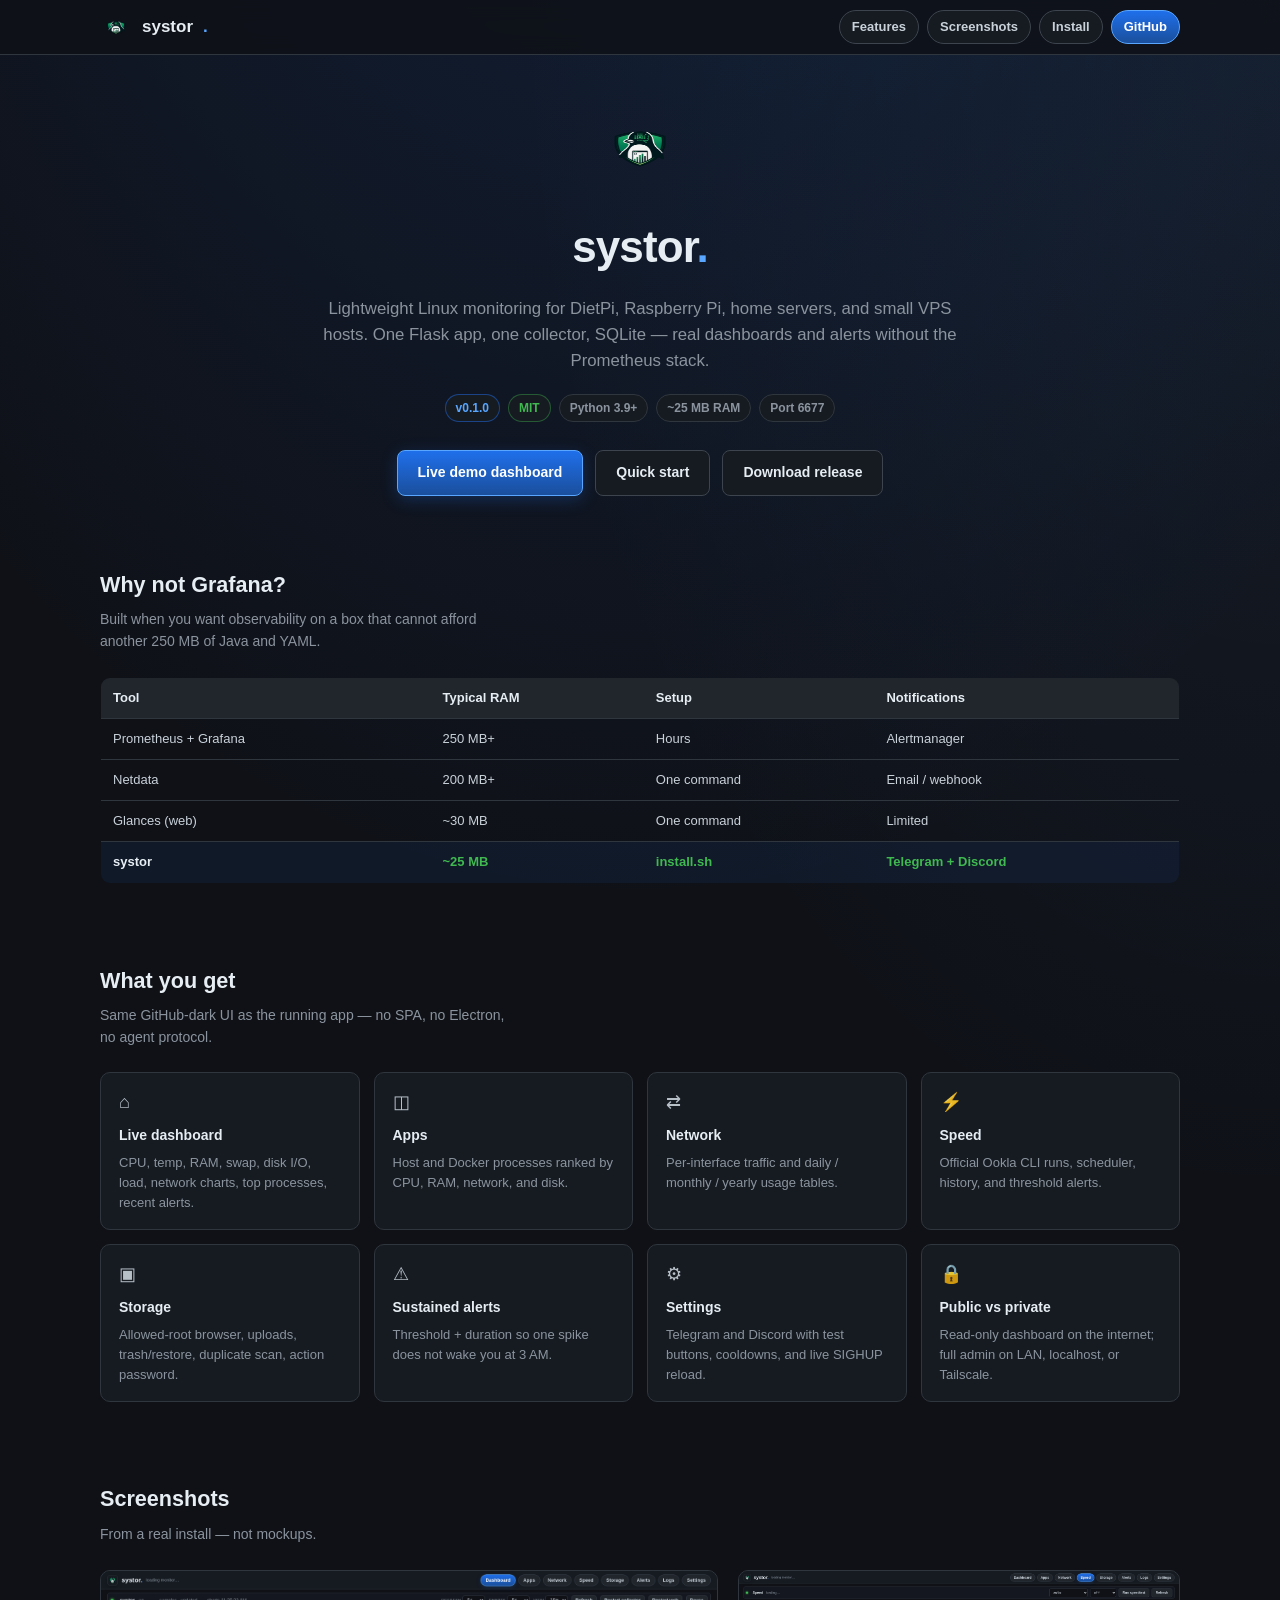
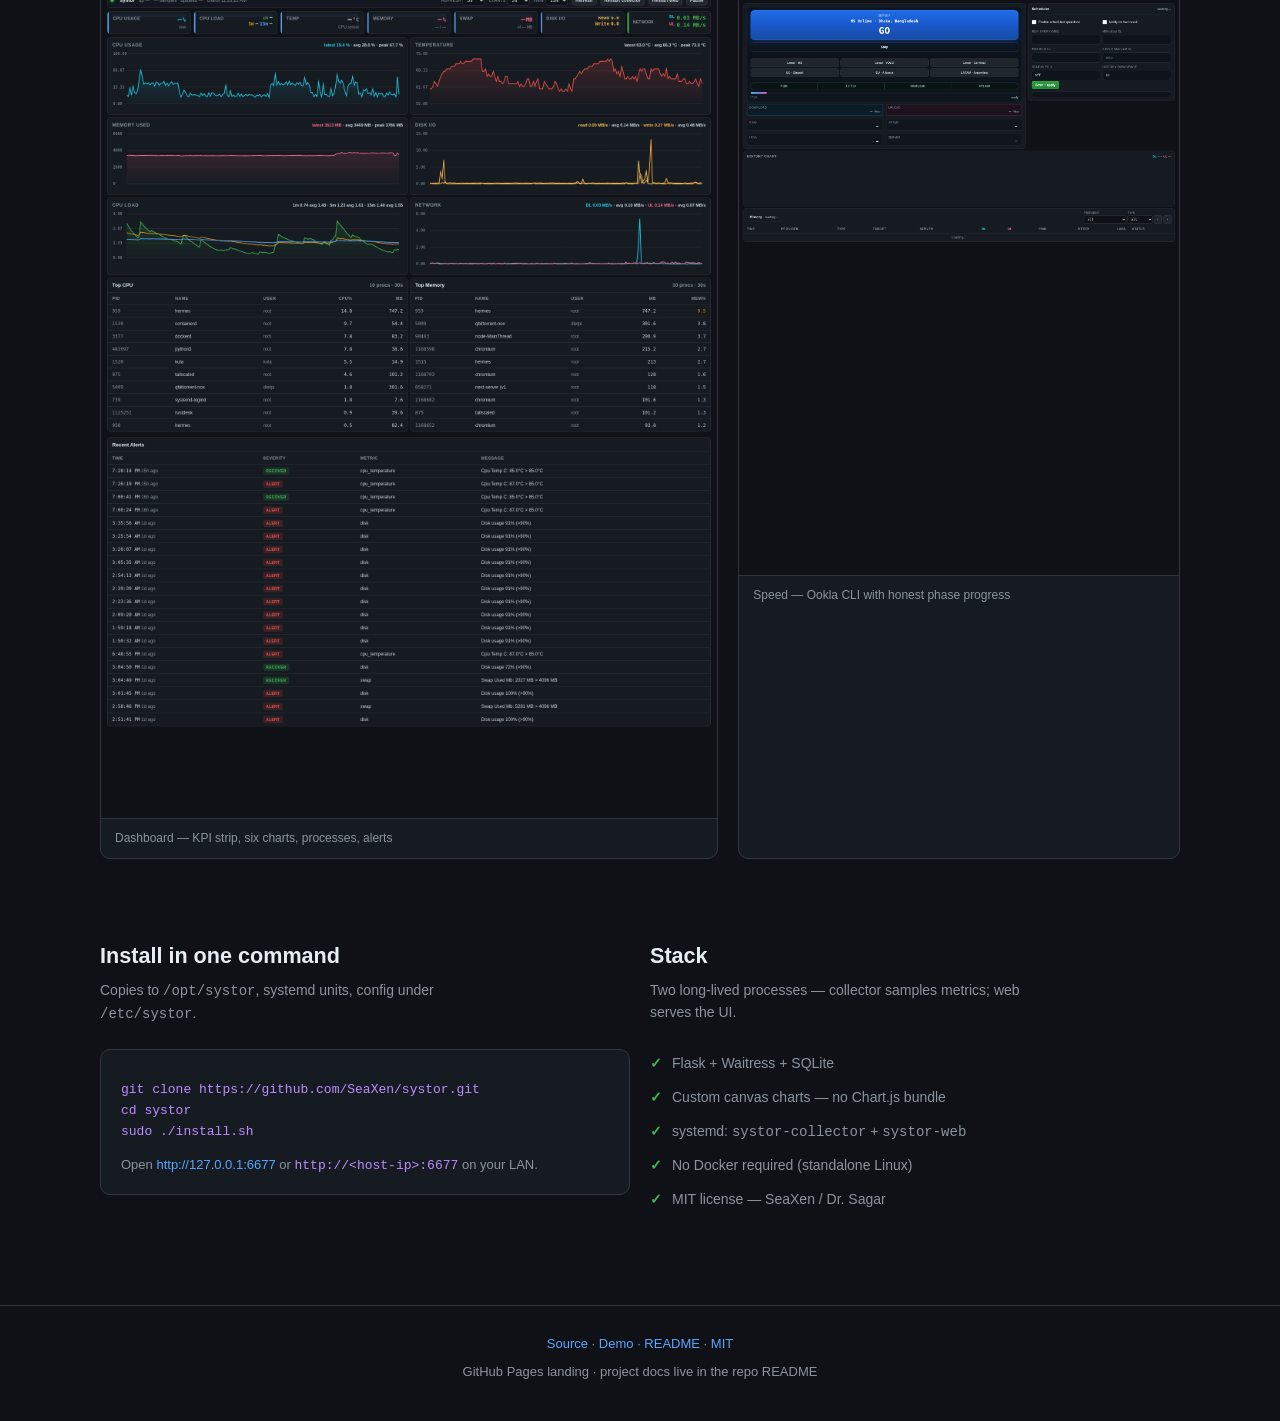
==== docs/index.html @ 49323834 "docs: add GitHub Pages landing site in docs/" ====
<!DOCTYPE html>
<html lang="en">
<head>
  <meta charset="UTF-8">
  <meta name="viewport" content="width=device-width, initial-scale=1.0">
  <title>systor — lightweight Linux system monitor</title>
  <meta name="description" content="Self-hosted Linux monitoring: branded dashboard, sustained alerts, storage tools, speed tests, Telegram & Discord — without Prometheus or Grafana.">
  <link rel="icon" type="image/png" href="systor-logo.png">
  <link rel="stylesheet" href="landing.css">
  <meta property="og:title" content="systor">
  <meta property="og:description" content="Lightweight Linux system monitor with a fast web dashboard.">
  <meta property="og:image" content="screen-dashboard.png">
</head>
<body>
  <header class="site-nav">
    <div class="wrap">
      <a class="brand" href="#top">
        <img src="systor-logo.png" alt="" width="32" height="32">
        systor<span>.</span>
      </a>
      <nav class="nav-links" aria-label="Primary">
        <a href="#features">Features</a>
        <a href="#screenshots">Screenshots</a>
        <a href="#install">Install</a>
        <a href="https://github.com/SeaXen/systor" class="cta" rel="noopener">GitHub</a>
      </nav>
    </div>
  </header>

  <main id="top">
    <section class="hero">
      <div class="wrap">
        <img class="hero-logo" src="systor-logo.png" alt="systor logo" width="88" height="88">
        <h1>systor<span>.</span></h1>
        <p class="lead">
          Lightweight Linux monitoring for DietPi, Raspberry Pi, home servers, and small VPS hosts.
          One Flask app, one collector, SQLite — real dashboards and alerts without the Prometheus stack.
        </p>
        <div class="badges">
          <span class="badge release">v0.1.0</span>
          <span class="badge ok">MIT</span>
          <span class="badge">Python 3.9+</span>
          <span class="badge">~25 MB RAM</span>
          <span class="badge">Port 6677</span>
        </div>
        <div class="hero-actions">
          <a class="btn btn-primary" href="https://systor.xuup.top/" rel="noopener">Live demo dashboard</a>
          <a class="btn btn-ghost" href="https://github.com/SeaXen/systor#quick-start" rel="noopener">Quick start</a>
          <a class="btn btn-ghost" href="https://github.com/SeaXen/systor/releases/tag/v0.1.0" rel="noopener">Download release</a>
        </div>
      </div>
    </section>

    <section>
      <div class="wrap">
        <h2>Why not Grafana?</h2>
        <p class="sub">Built when you want observability on a box that cannot afford another 250 MB of Java and YAML.</p>
        <table class="compare" aria-label="Tool comparison">
          <thead>
            <tr>
              <th>Tool</th>
              <th>Typical RAM</th>
              <th>Setup</th>
              <th>Notifications</th>
            </tr>
          </thead>
          <tbody>
            <tr><td>Prometheus + Grafana</td><td>250 MB+</td><td>Hours</td><td>Alertmanager</td></tr>
            <tr><td>Netdata</td><td>200 MB+</td><td>One command</td><td>Email / webhook</td></tr>
            <tr><td>Glances (web)</td><td>~30 MB</td><td>One command</td><td>Limited</td></tr>
            <tr class="highlight"><td>systor</td><td><strong>~25 MB</strong></td><td><strong>install.sh</strong></td><td><strong>Telegram + Discord</strong></td></tr>
          </tbody>
        </table>
      </div>
    </section>

    <section id="features">
      <div class="wrap">
        <h2>What you get</h2>
        <p class="sub">Same GitHub-dark UI as the running app — no SPA, no Electron, no agent protocol.</p>
        <div class="grid">
          <article class="card"><div class="icon">⌂</div><h3>Live dashboard</h3><p>CPU, temp, RAM, swap, disk I/O, load, network charts, top processes, recent alerts.</p></article>
          <article class="card"><div class="icon">◫</div><h3>Apps</h3><p>Host and Docker processes ranked by CPU, RAM, network, and disk.</p></article>
          <article class="card"><div class="icon">⇄</div><h3>Network</h3><p>Per-interface traffic and daily / monthly / yearly usage tables.</p></article>
          <article class="card"><div class="icon">⚡</div><h3>Speed</h3><p>Official Ookla CLI runs, scheduler, history, and threshold alerts.</p></article>
          <article class="card"><div class="icon">▣</div><h3>Storage</h3><p>Allowed-root browser, uploads, trash/restore, duplicate scan, action password.</p></article>
          <article class="card"><div class="icon">⚠</div><h3>Sustained alerts</h3><p>Threshold + duration so one spike does not wake you at 3 AM.</p></article>
          <article class="card"><div class="icon">⚙</div><h3>Settings</h3><p>Telegram and Discord with test buttons, cooldowns, and live SIGHUP reload.</p></article>
          <article class="card"><div class="icon">🔒</div><h3>Public vs private</h3><p>Read-only dashboard on the internet; full admin on LAN, localhost, or Tailscale.</p></article>
        </div>
      </div>
    </section>

    <section id="screenshots">
      <div class="wrap">
        <h2>Screenshots</h2>
        <p class="sub">From a real install — not mockups.</p>
        <div class="shots">
          <figure class="shot">
            <img src="screen-dashboard.png" alt="systor dashboard with KPI cards and charts" width="1200" height="675" loading="lazy">
            <figcaption>Dashboard — KPI strip, six charts, processes, alerts</figcaption>
          </figure>
          <figure class="shot">
            <img src="screen-speed.png" alt="systor speed test page" width="800" height="600" loading="lazy">
            <figcaption>Speed — Ookla CLI with honest phase progress</figcaption>
          </figure>
        </div>
      </div>
    </section>

    <section id="install">
      <div class="wrap split">
        <div>
          <h2>Install in one command</h2>
          <p class="sub">Copies to <code>/opt/systor</code>, systemd units, config under <code>/etc/systor</code>.</p>
          <div class="install">
            <pre><code>git clone https://github.com/SeaXen/systor.git
cd systor
sudo ./install.sh</code></pre>
            <p style="margin-top:12px;font-size:13px;color:var(--text-muted)">Open <a href="http://127.0.0.1:6677">http://127.0.0.1:6677</a> or <code>http://&lt;host-ip&gt;:6677</code> on your LAN.</p>
          </div>
        </div>
        <div>
          <h2>Stack</h2>
          <p class="sub">Two long-lived processes — collector samples metrics; web serves the UI.</p>
          <ul class="list-check">
            <li>Flask + Waitress + SQLite</li>
            <li>Custom canvas charts — no Chart.js bundle</li>
            <li>systemd: <code>systor-collector</code> + <code>systor-web</code></li>
            <li>No Docker required (standalone Linux)</li>
            <li>MIT license — SeaXen / Dr. Sagar</li>
          </ul>
        </div>
      </div>
    </section>
  </main>

  <footer>
    <div class="wrap">
      <p>
        <a href="https://github.com/SeaXen/systor">Source</a> ·
        <a href="https://systor.xuup.top/">Demo</a> ·
        <a href="https://github.com/SeaXen/systor/blob/main/README.md">README</a> ·
        <a href="https://github.com/SeaXen/systor/blob/main/LICENSE">MIT</a>
      </p>
      <p style="margin-top:8px">GitHub Pages landing · project docs live in the repo README</p>
    </div>
  </footer>
</body>
</html>
---- docs/landing.css ----
/* systor GitHub Pages landing — palette matches app dashboard */
:root {
  --bg: #0f1117;
  --bg-elev: #161b22;
  --bg-card: #161b22;
  --border: #30363d;
  --border-2: #3d444d;
  --text: #c9d1d9;
  --text-muted: #8b949e;
  --text-bright: #e6edf3;
  --blue: #58a6ff;
  --blue-2: #1f6feb;
  --green: #3fb950;
  --yellow: #d29922;
  --purple: #bc8cff;
  --font: -apple-system, BlinkMacSystemFont, "Segoe UI", Roboto, "Helvetica Neue", Arial, sans-serif;
  --mono: ui-monospace, SFMono-Regular, Menlo, Consolas, monospace;
  --max: 1120px;
  --radius: 10px;
}

*, *::before, *::after { box-sizing: border-box; margin: 0; padding: 0; }

html { scroll-behavior: smooth; }

body {
  font-family: var(--font);
  font-size: 15px;
  line-height: 1.55;
  color: var(--text);
  background: var(--bg);
  background-image:
    radial-gradient(ellipse 80% 50% at 50% -20%, rgba(31, 111, 235, 0.18), transparent),
    radial-gradient(ellipse 60% 40% at 100% 0%, rgba(88, 166, 255, 0.08), transparent);
}

a { color: var(--blue); text-decoration: none; }
a:hover { text-decoration: underline; }

.wrap { max-width: var(--max); margin: 0 auto; padding: 0 20px; }

/* Nav */
.site-nav {
  position: sticky;
  top: 0;
  z-index: 20;
  background: rgba(15, 17, 23, 0.85);
  backdrop-filter: blur(10px);
  border-bottom: 1px solid var(--border);
}
.site-nav .wrap {
  display: flex;
  align-items: center;
  justify-content: space-between;
  gap: 16px;
  padding-top: 10px;
  padding-bottom: 10px;
}
.brand {
  display: flex;
  align-items: center;
  gap: 10px;
  font-weight: 650;
  font-size: 17px;
  color: var(--text-bright);
}
.brand img { width: 32px; height: 32px; border-radius: 6px; }
.brand span { color: var(--blue); }
.nav-links {
  display: flex;
  flex-wrap: wrap;
  gap: 8px;
  align-items: center;
}
.nav-links a {
  font-size: 13px;
  font-weight: 600;
  padding: 6px 12px;
  border-radius: 999px;
  border: 1px solid var(--border-2);
  background: var(--bg-elev);
  color: var(--text);
  text-decoration: none;
}
.nav-links a:hover {
  border-color: var(--blue);
  background: #21262d;
  text-decoration: none;
}
.nav-links a.cta {
  background: linear-gradient(180deg, var(--blue-2) 0%, #1a4f9c 100%);
  border-color: var(--blue);
  color: #fff;
}

/* Hero */
.hero { padding: 48px 0 32px; text-align: center; }
.hero-logo { width: 88px; height: 88px; margin-bottom: 16px; border-radius: 14px; }
.hero h1 {
  font-size: clamp(2rem, 5vw, 2.75rem);
  font-weight: 700;
  color: var(--text-bright);
  letter-spacing: -0.02em;
}
.hero h1 span { color: var(--blue); }
.hero .lead {
  max-width: 640px;
  margin: 14px auto 0;
  color: var(--text-muted);
  font-size: 1.05rem;
}
.badges {
  display: flex;
  flex-wrap: wrap;
  gap: 8px;
  justify-content: center;
  margin-top: 20px;
}
.badge {
  font-size: 12px;
  font-weight: 600;
  padding: 4px 10px;
  border-radius: 999px;
  border: 1px solid var(--border);
  background: var(--bg-elev);
  color: var(--text-muted);
}
.badge.release { border-color: rgba(31, 111, 235, 0.5); color: var(--blue); }
.badge.ok { border-color: rgba(63, 185, 80, 0.4); color: var(--green); }
.hero-actions {
  display: flex;
  flex-wrap: wrap;
  gap: 12px;
  justify-content: center;
  margin-top: 28px;
}
.btn {
  display: inline-flex;
  align-items: center;
  gap: 8px;
  padding: 11px 20px;
  border-radius: 8px;
  font-size: 14px;
  font-weight: 600;
  border: 1px solid var(--border-2);
  text-decoration: none;
  transition: border-color 0.15s, transform 0.15s;
}
.btn:hover { text-decoration: none; transform: translateY(-1px); }
.btn-primary {
  background: linear-gradient(180deg, var(--blue-2) 0%, #1a4f9c 100%);
  border-color: var(--blue);
  color: #fff;
  box-shadow: 0 4px 16px rgba(31, 111, 235, 0.25);
}
.btn-ghost {
  background: var(--bg-elev);
  color: var(--text-bright);
}
.btn-ghost:hover { border-color: var(--blue); }

/* Sections */
section { padding: 40px 0; }
section h2 {
  font-size: 1.35rem;
  color: var(--text-bright);
  margin-bottom: 8px;
}
section .sub {
  color: var(--text-muted);
  font-size: 14px;
  margin-bottom: 24px;
  max-width: 52ch;
}

.compare {
  width: 100%;
  border-collapse: collapse;
  font-size: 13px;
  border: 1px solid var(--border);
  border-radius: var(--radius);
  overflow: hidden;
}
.compare th, .compare td {
  padding: 10px 12px;
  border-bottom: 1px solid var(--border);
  text-align: left;
}
.compare th {
  background: #21262d;
  color: var(--text-bright);
  font-weight: 600;
}
.compare tr:last-child td { border-bottom: none; }
.compare tr.highlight td {
  background: rgba(31, 111, 235, 0.08);
  color: var(--text-bright);
  font-weight: 600;
}
.compare td strong { color: var(--green); }

.grid {
  display: grid;
  grid-template-columns: repeat(auto-fill, minmax(240px, 1fr));
  gap: 14px;
}
.card {
  background: var(--bg-card);
  border: 1px solid var(--border);
  border-radius: var(--radius);
  padding: 16px 18px;
}
.card h3 {
  font-size: 14px;
  color: var(--text-bright);
  margin-bottom: 6px;
}
.card p { font-size: 13px; color: var(--text-muted); }
.card .icon { font-size: 18px; margin-bottom: 8px; opacity: 0.9; }

.shots {
  display: grid;
  grid-template-columns: 1fr;
  gap: 20px;
}
@media (min-width: 768px) {
  .shots { grid-template-columns: 1.4fr 1fr; }
}
.shot {
  border: 1px solid var(--border);
  border-radius: var(--radius);
  overflow: hidden;
  background: var(--bg-elev);
}
.shot figcaption {
  padding: 10px 14px;
  font-size: 12px;
  color: var(--text-muted);
  border-top: 1px solid var(--border);
}
.shot img {
  display: block;
  width: 100%;
  height: auto;
  vertical-align: middle;
}

.install {
  background: var(--bg-elev);
  border: 1px solid var(--border);
  border-radius: var(--radius);
  padding: 18px 20px;
}
.install pre {
  font-family: var(--mono);
  font-size: 13px;
  line-height: 1.6;
  color: var(--text-bright);
  overflow-x: auto;
  margin-top: 12px;
}
.install code { color: var(--purple); }

.split {
  display: grid;
  gap: 20px;
}
@media (min-width: 720px) {
  .split { grid-template-columns: 1fr 1fr; }
}
.list-check {
  list-style: none;
  font-size: 14px;
}
.list-check li {
  padding: 6px 0 6px 22px;
  position: relative;
  color: var(--text-muted);
}
.list-check li::before {
  content: "✓";
  position: absolute;
  left: 0;
  color: var(--green);
  font-weight: 700;
}

footer {
  margin-top: 48px;
  padding: 28px 0 40px;
  border-top: 1px solid var(--border);
  text-align: center;
  font-size: 13px;
  color: var(--text-muted);
}
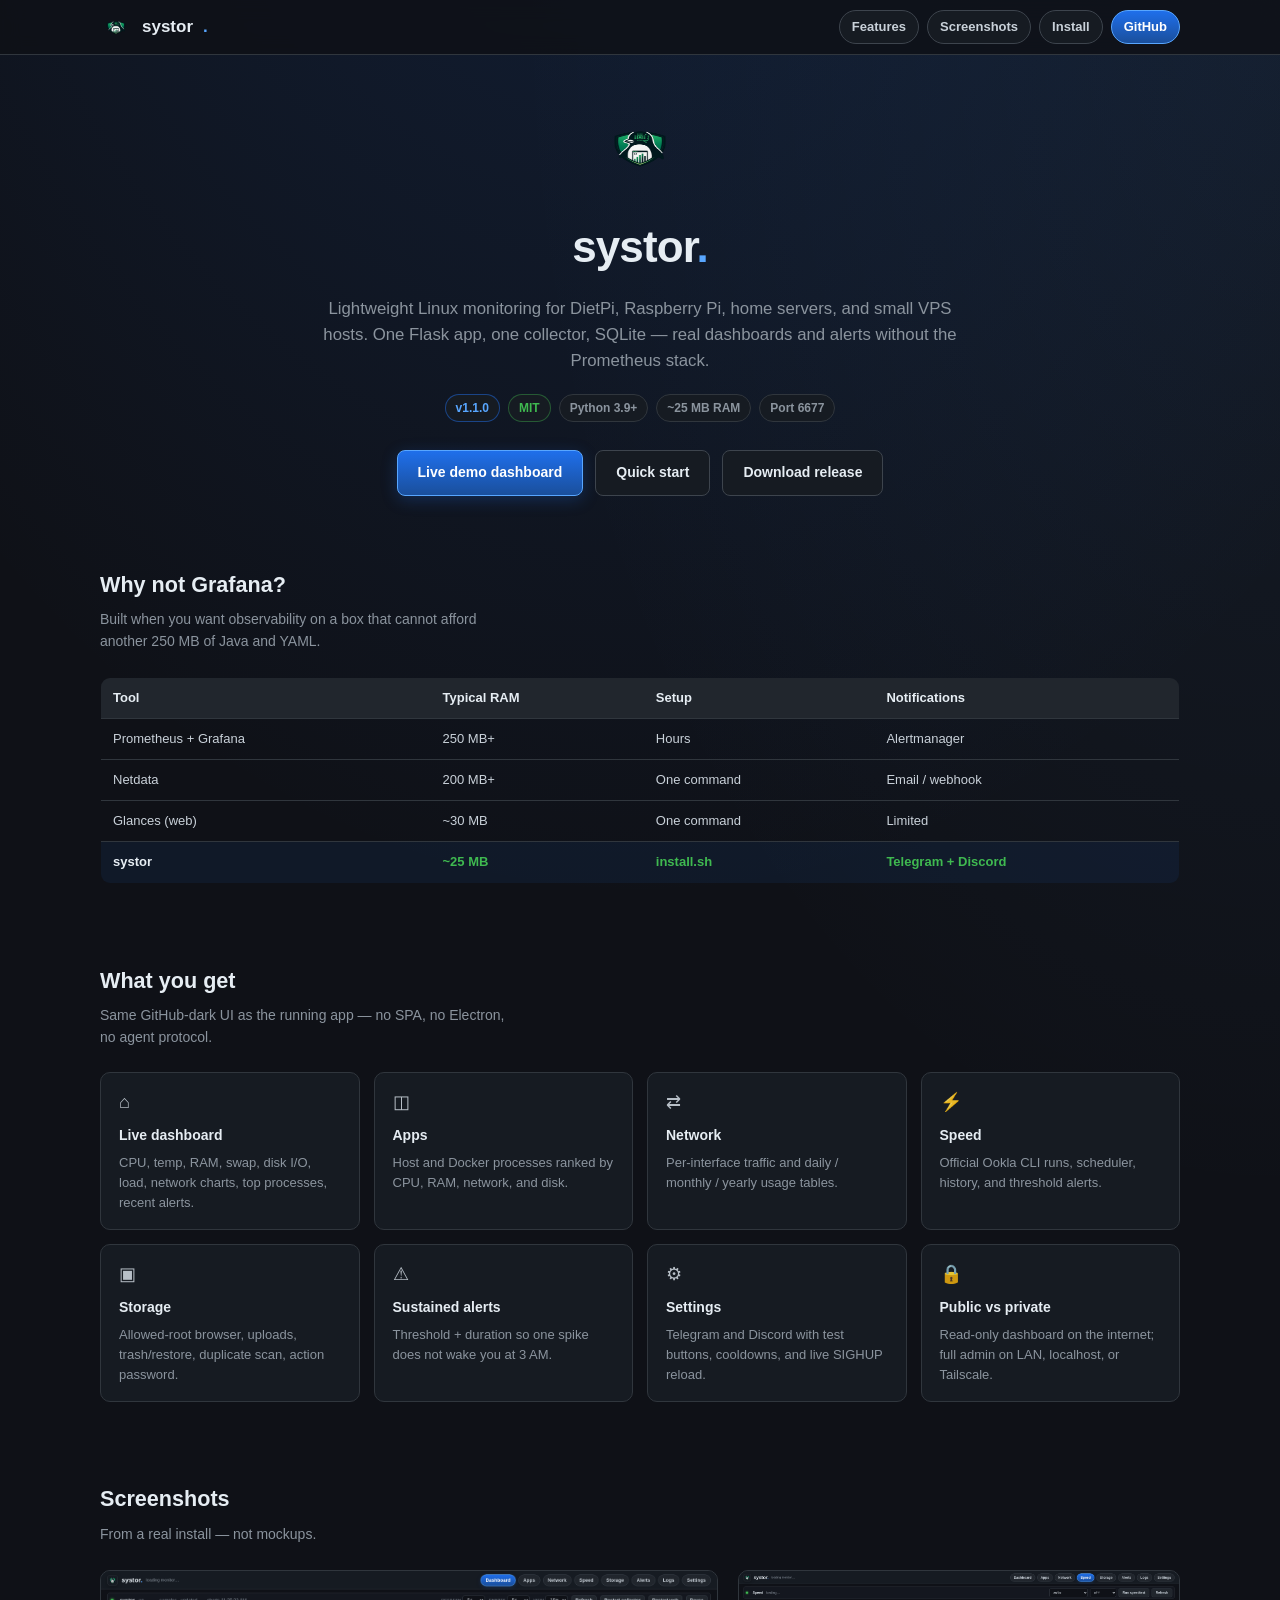
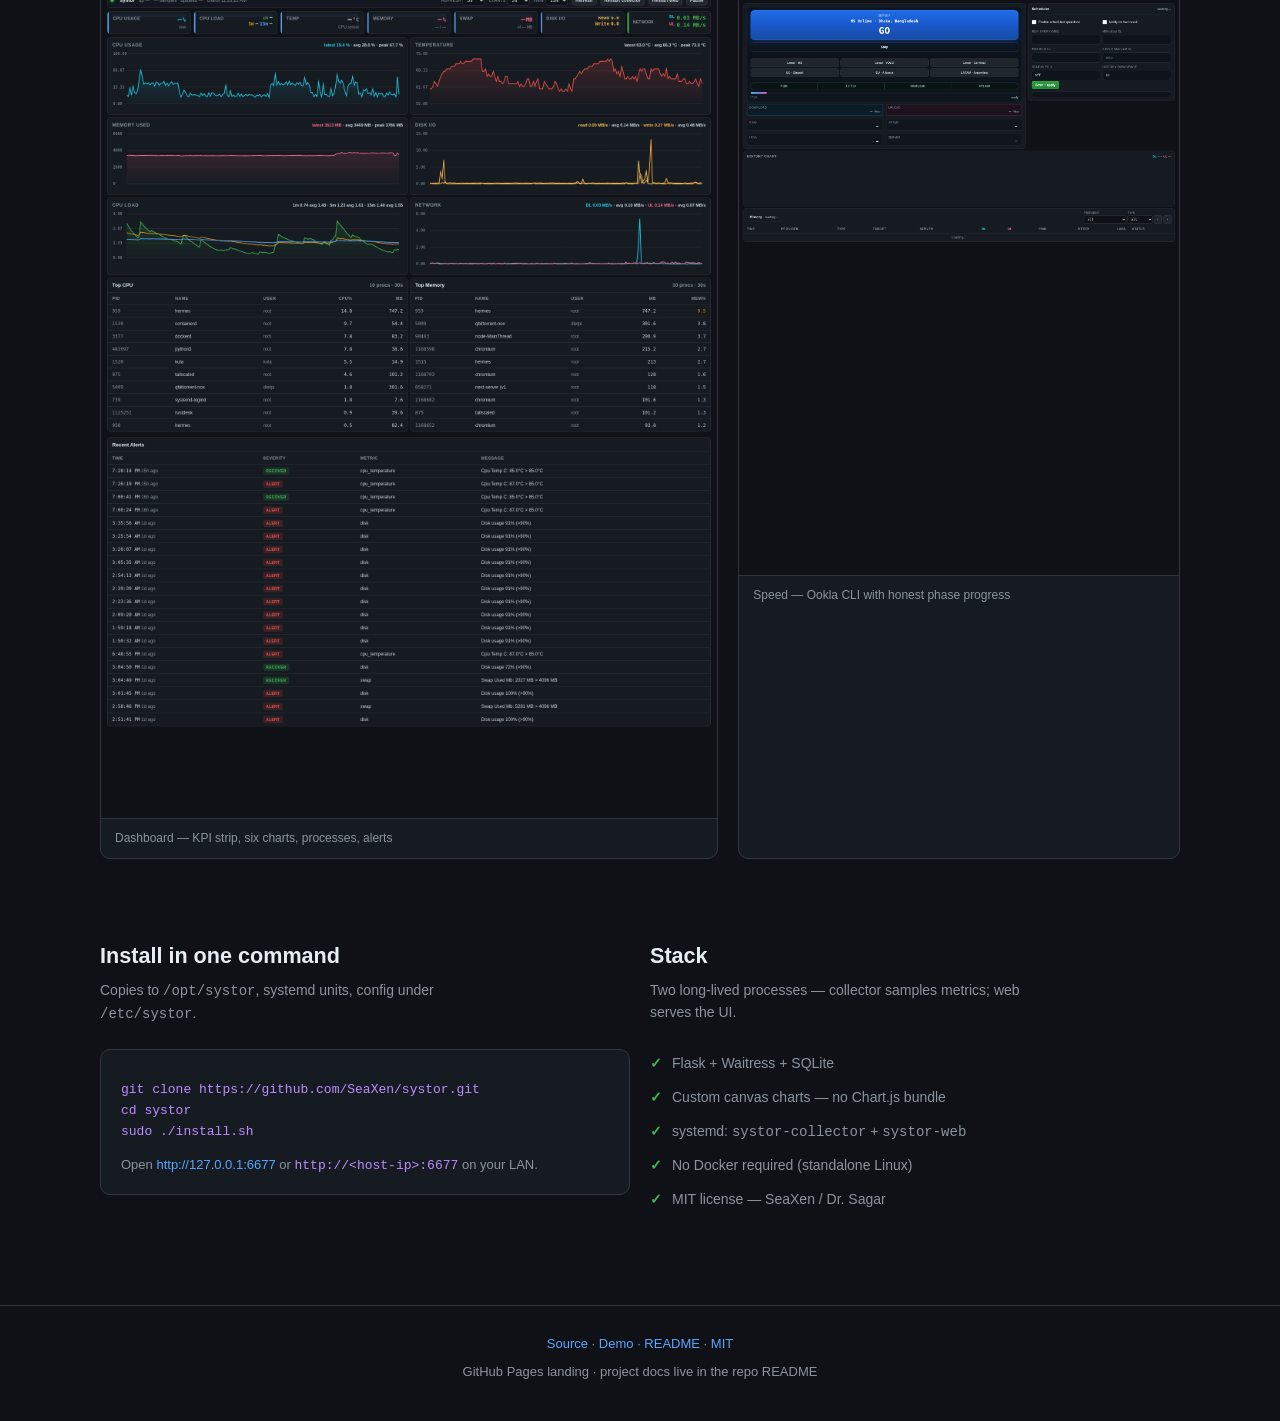
==== commit 8198c989: "docs: update release badges, port references, test metrics, and design tokens" ====
--- a/docs/index.html
+++ b/docs/index.html
@@ -37,7 +37,7 @@
           One Flask app, one collector, SQLite — real dashboards and alerts without the Prometheus stack.
         </p>
         <div class="badges">
-          <span class="badge release">v0.1.0</span>
+          <span class="badge release">v1.1.0</span>
           <span class="badge ok">MIT</span>
           <span class="badge">Python 3.9+</span>
           <span class="badge">~25 MB RAM</span>
@@ -46,7 +46,7 @@
         <div class="hero-actions">
           <a class="btn btn-primary" href="https://systor.xuup.top/" rel="noopener">Live demo dashboard</a>
           <a class="btn btn-ghost" href="https://github.com/SeaXen/systor#quick-start" rel="noopener">Quick start</a>
-          <a class="btn btn-ghost" href="https://github.com/SeaXen/systor/releases/tag/v0.1.0" rel="noopener">Download release</a>
+          <a class="btn btn-ghost" href="https://github.com/SeaXen/systor/releases/tag/v1.1.0" rel="noopener">Download release</a>
         </div>
       </div>
     </section>
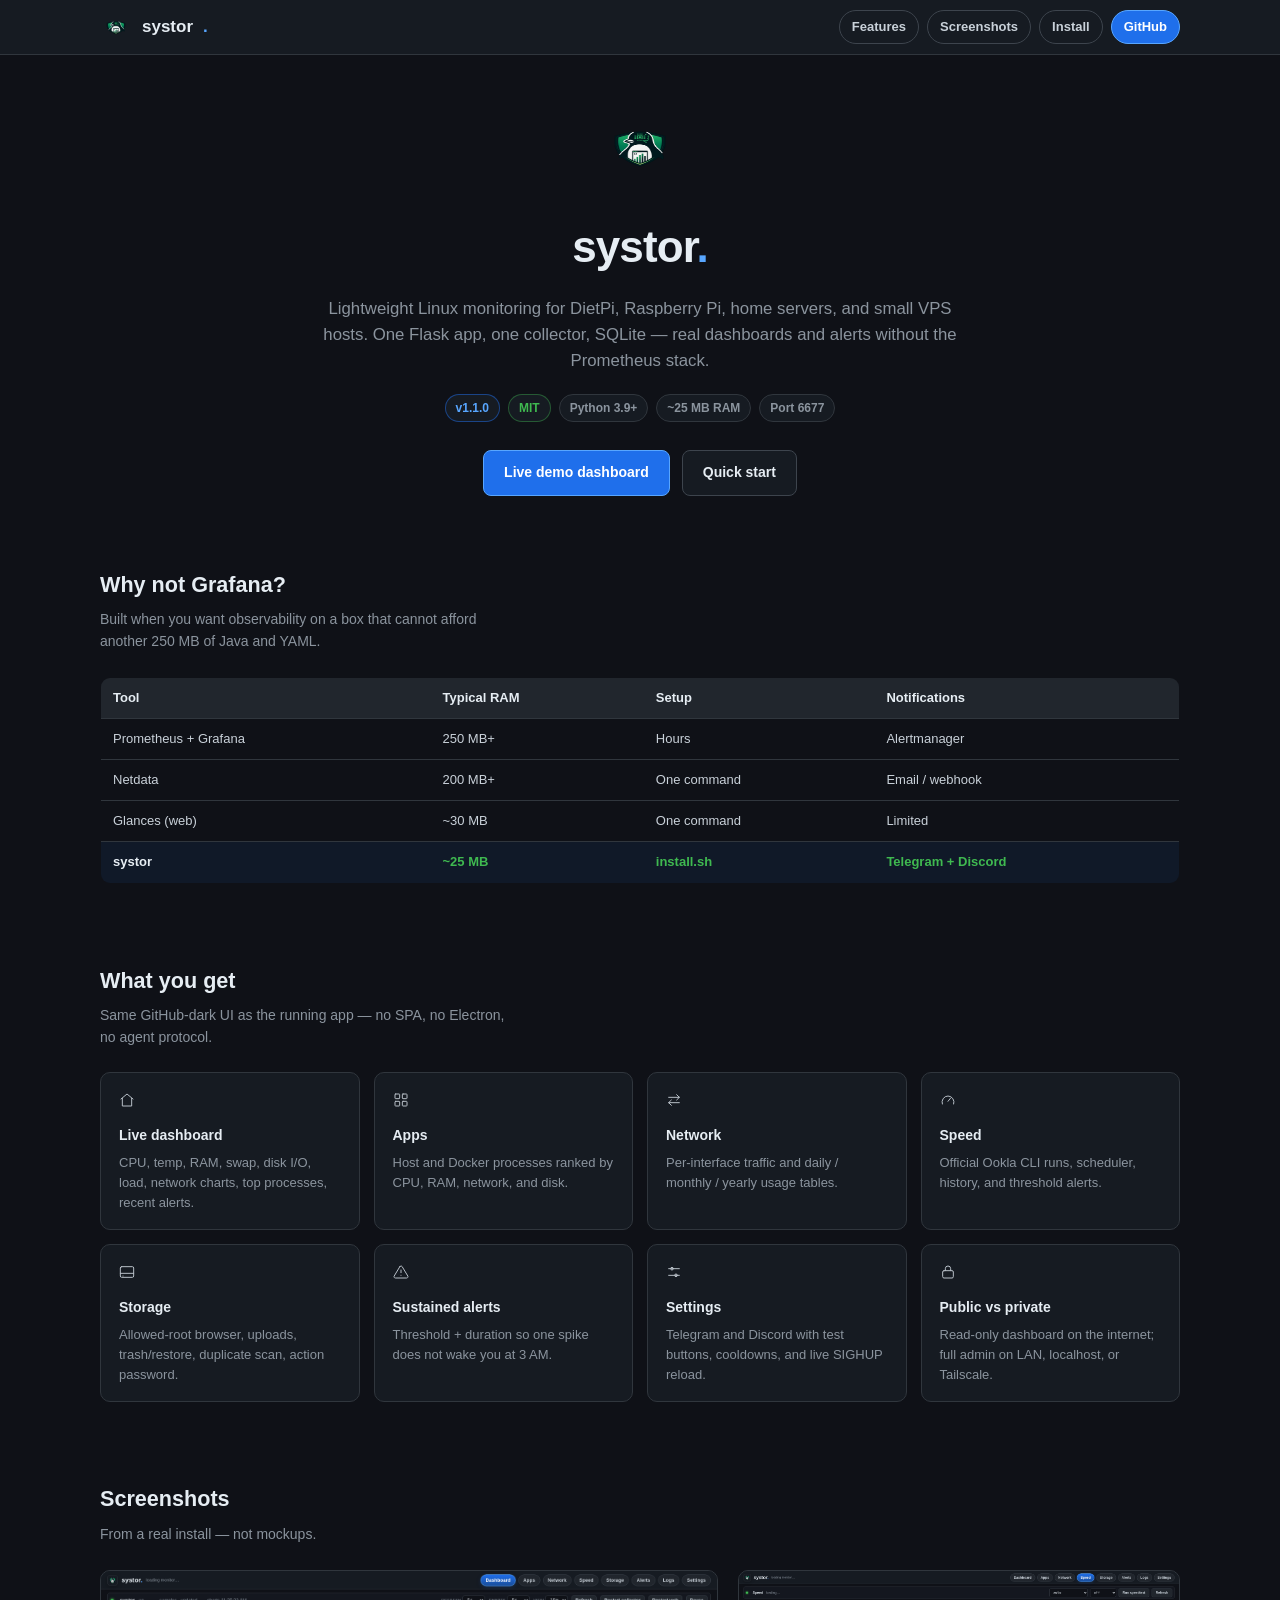
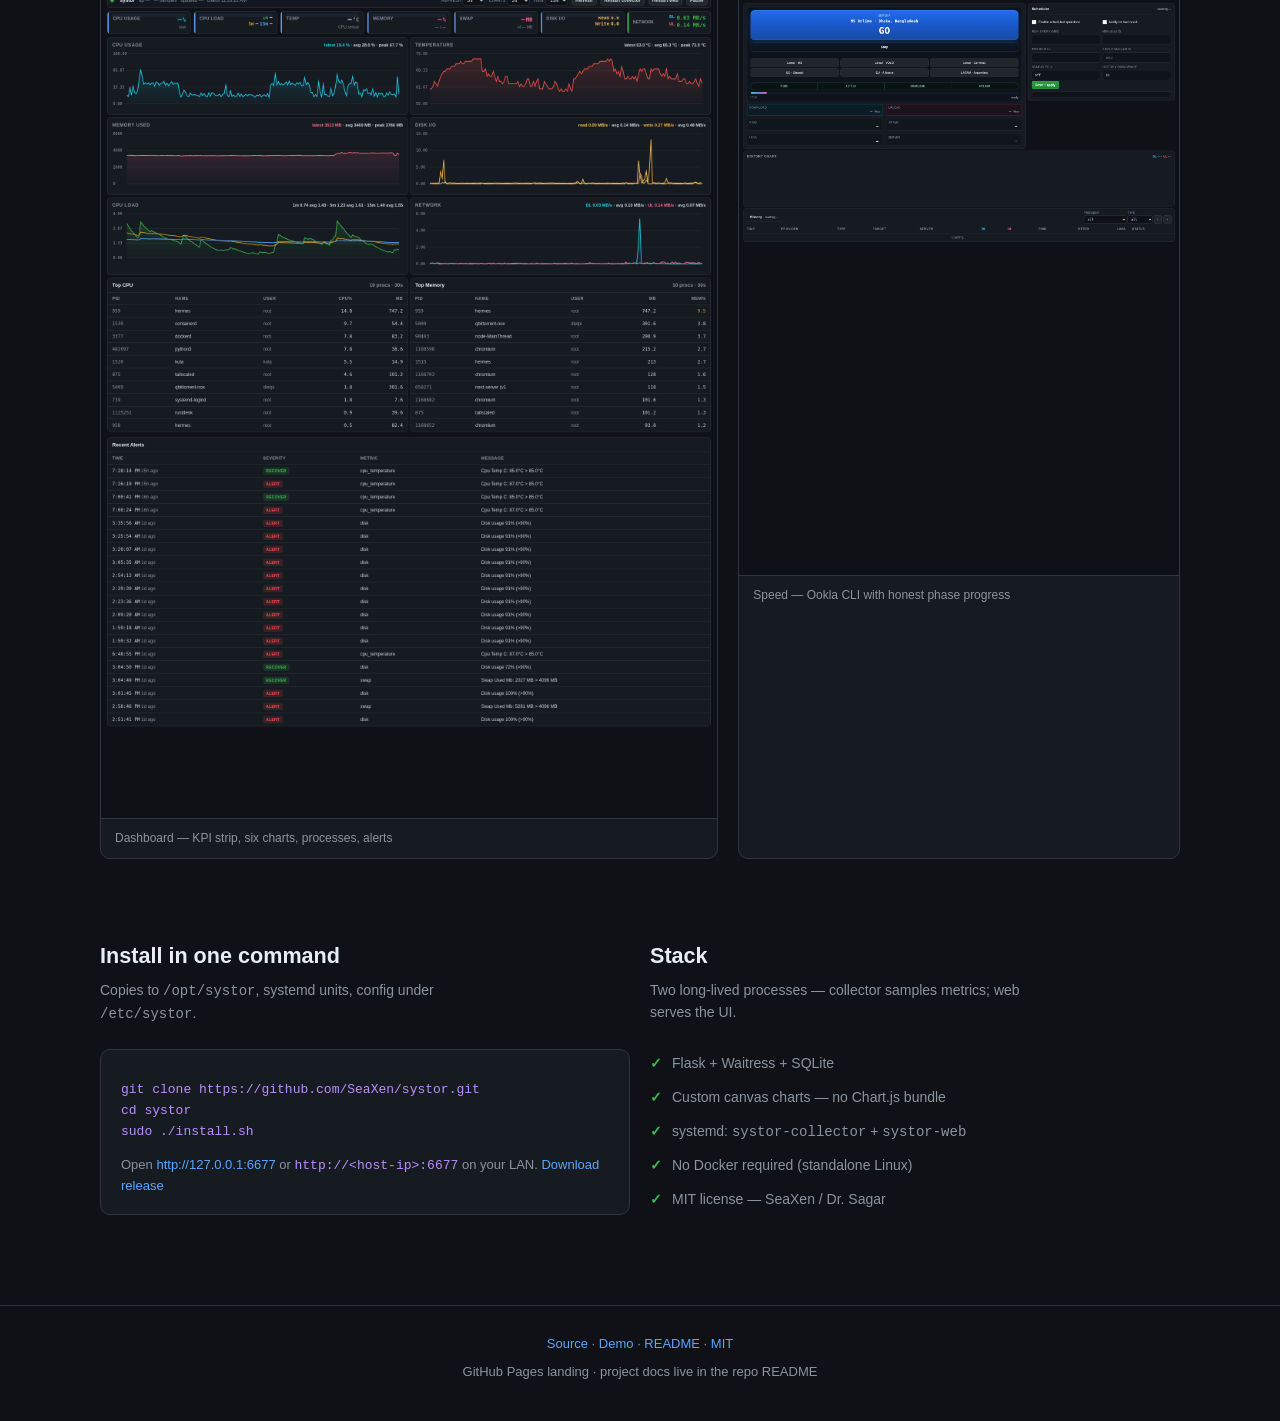
==== commit 22d5229f: "Finish unslop sweep across app and landing page - Replace remaining emoji/glyph icons with one SVG l" ====
--- a/docs/index.html
+++ b/docs/index.html
@@ -46,7 +46,6 @@
         <div class="hero-actions">
           <a class="btn btn-primary" href="https://systor.xuup.top/" rel="noopener">Live demo dashboard</a>
           <a class="btn btn-ghost" href="https://github.com/SeaXen/systor#quick-start" rel="noopener">Quick start</a>
-          <a class="btn btn-ghost" href="https://github.com/SeaXen/systor/releases/tag/v1.1.0" rel="noopener">Download release</a>
         </div>
       </div>
     </section>
@@ -79,14 +78,14 @@
         <h2>What you get</h2>
         <p class="sub">Same GitHub-dark UI as the running app — no SPA, no Electron, no agent protocol.</p>
         <div class="grid">
-          <article class="card"><div class="icon">⌂</div><h3>Live dashboard</h3><p>CPU, temp, RAM, swap, disk I/O, load, network charts, top processes, recent alerts.</p></article>
-          <article class="card"><div class="icon">◫</div><h3>Apps</h3><p>Host and Docker processes ranked by CPU, RAM, network, and disk.</p></article>
-          <article class="card"><div class="icon">⇄</div><h3>Network</h3><p>Per-interface traffic and daily / monthly / yearly usage tables.</p></article>
-          <article class="card"><div class="icon">⚡</div><h3>Speed</h3><p>Official Ookla CLI runs, scheduler, history, and threshold alerts.</p></article>
-          <article class="card"><div class="icon">▣</div><h3>Storage</h3><p>Allowed-root browser, uploads, trash/restore, duplicate scan, action password.</p></article>
-          <article class="card"><div class="icon">⚠</div><h3>Sustained alerts</h3><p>Threshold + duration so one spike does not wake you at 3 AM.</p></article>
-          <article class="card"><div class="icon">⚙</div><h3>Settings</h3><p>Telegram and Discord with test buttons, cooldowns, and live SIGHUP reload.</p></article>
-          <article class="card"><div class="icon">🔒</div><h3>Public vs private</h3><p>Read-only dashboard on the internet; full admin on LAN, localhost, or Tailscale.</p></article>
+          <article class="card"><div class="icon"><svg viewBox="0 0 24 24" fill="none" stroke="currentColor" stroke-width="1.5" stroke-linecap="round" stroke-linejoin="round" width="16" height="16" aria-hidden="true"><path d="M3 10.5 12 3l9 7.5"/><path d="M5 9.5V21h14V9.5"/></svg></div><h3>Live dashboard</h3><p>CPU, temp, RAM, swap, disk I/O, load, network charts, top processes, recent alerts.</p></article>
+          <article class="card"><div class="icon"><svg viewBox="0 0 24 24" fill="none" stroke="currentColor" stroke-width="1.5" stroke-linecap="round" stroke-linejoin="round" width="16" height="16" aria-hidden="true"><rect x="3" y="3" width="7" height="7" rx="1"/><rect x="14" y="3" width="7" height="7" rx="1"/><rect x="3" y="14" width="7" height="7" rx="1"/><rect x="14" y="14" width="7" height="7" rx="1"/></svg></div><h3>Apps</h3><p>Host and Docker processes ranked by CPU, RAM, network, and disk.</p></article>
+          <article class="card"><div class="icon"><svg viewBox="0 0 24 24" fill="none" stroke="currentColor" stroke-width="1.5" stroke-linecap="round" stroke-linejoin="round" width="16" height="16" aria-hidden="true"><path d="M4 8h16"/><path d="m16 4 4 4-4 4"/><path d="M20 16H4"/><path d="m8 12-4 4 4 4"/></svg></div><h3>Network</h3><p>Per-interface traffic and daily / monthly / yearly usage tables.</p></article>
+          <article class="card"><div class="icon"><svg viewBox="0 0 24 24" fill="none" stroke="currentColor" stroke-width="1.5" stroke-linecap="round" stroke-linejoin="round" width="16" height="16" aria-hidden="true"><path d="M12 14 16 9"/><path d="M3.5 18a9 9 0 1 1 17 0"/></svg></div><h3>Speed</h3><p>Official Ookla CLI runs, scheduler, history, and threshold alerts.</p></article>
+          <article class="card"><div class="icon"><svg viewBox="0 0 24 24" fill="none" stroke="currentColor" stroke-width="1.5" stroke-linecap="round" stroke-linejoin="round" width="16" height="16" aria-hidden="true"><rect x="2" y="4" width="20" height="16" rx="2"/><path d="M2 14h20"/><path d="M6 18h.01"/></svg></div><h3>Storage</h3><p>Allowed-root browser, uploads, trash/restore, duplicate scan, action password.</p></article>
+          <article class="card"><div class="icon"><svg viewBox="0 0 24 24" fill="none" stroke="currentColor" stroke-width="1.5" stroke-linecap="round" stroke-linejoin="round" width="16" height="16" aria-hidden="true"><path d="M10.3 3.9 1.8 18a2 2 0 0 0 1.7 3h17a2 2 0 0 0 1.7-3L13.7 3.9a2 2 0 0 0-3.4 0Z"/><path d="M12 9v4"/><path d="M12 17h.01"/></svg></div><h3>Sustained alerts</h3><p>Threshold + duration so one spike does not wake you at 3 AM.</p></article>
+          <article class="card"><div class="icon"><svg viewBox="0 0 24 24" fill="none" stroke="currentColor" stroke-width="1.5" stroke-linecap="round" stroke-linejoin="round" width="16" height="16" aria-hidden="true"><path d="M4 7h16"/><circle cx="9" cy="7" r="2"/><path d="M4 17h16"/><circle cx="15" cy="17" r="2"/></svg></div><h3>Settings</h3><p>Telegram and Discord with test buttons, cooldowns, and live SIGHUP reload.</p></article>
+          <article class="card"><div class="icon"><svg viewBox="0 0 24 24" fill="none" stroke="currentColor" stroke-width="1.5" stroke-linecap="round" stroke-linejoin="round" width="16" height="16" aria-hidden="true"><rect x="4" y="10" width="16" height="11" rx="2"/><path d="M8 10V7a4 4 0 0 1 8 0v3"/></svg></div><h3>Public vs private</h3><p>Read-only dashboard on the internet; full admin on LAN, localhost, or Tailscale.</p></article>
         </div>
       </div>
     </section>
@@ -117,7 +116,7 @@
             <pre><code>git clone https://github.com/SeaXen/systor.git
 cd systor
 sudo ./install.sh</code></pre>
-            <p style="margin-top:12px;font-size:13px;color:var(--text-muted)">Open <a href="http://127.0.0.1:6677">http://127.0.0.1:6677</a> or <code>http://&lt;host-ip&gt;:6677</code> on your LAN.</p>
+            <p style="margin-top:12px;font-size:13px;color:var(--text-muted)">Open <a href="http://127.0.0.1:6677">http://127.0.0.1:6677</a> or <code>http://&lt;host-ip&gt;:6677</code> on your LAN. <a href="https://github.com/SeaXen/systor/releases/tag/v1.1.0" rel="noopener">Download release</a></p>
           </div>
         </div>
         <div>
--- a/docs/landing.css
+++ b/docs/landing.css
@@ -29,9 +29,6 @@
   line-height: 1.55;
   color: var(--text);
   background: var(--bg);
-  background-image:
-    radial-gradient(ellipse 80% 50% at 50% -20%, rgba(31, 111, 235, 0.18), transparent),
-    radial-gradient(ellipse 60% 40% at 100% 0%, rgba(88, 166, 255, 0.08), transparent);
 }
 
 a { color: var(--blue); text-decoration: none; }
@@ -44,8 +41,7 @@
   position: sticky;
   top: 0;
   z-index: 20;
-  background: rgba(15, 17, 23, 0.85);
-  backdrop-filter: blur(10px);
+  background: var(--bg-elev);
   border-bottom: 1px solid var(--border);
 }
 .site-nav .wrap {
@@ -88,7 +84,7 @@
   text-decoration: none;
 }
 .nav-links a.cta {
-  background: linear-gradient(180deg, var(--blue-2) 0%, #1a4f9c 100%);
+  background: var(--blue-2);
   border-color: var(--blue);
   color: #fff;
 }
@@ -148,10 +144,9 @@
 }
 .btn:hover { text-decoration: none; transform: translateY(-1px); }
 .btn-primary {
-  background: linear-gradient(180deg, var(--blue-2) 0%, #1a4f9c 100%);
+  background: var(--blue-2);
   border-color: var(--blue);
   color: #fff;
-  box-shadow: 0 4px 16px rgba(31, 111, 235, 0.25);
 }
 .btn-ghost {
   background: var(--bg-elev);
